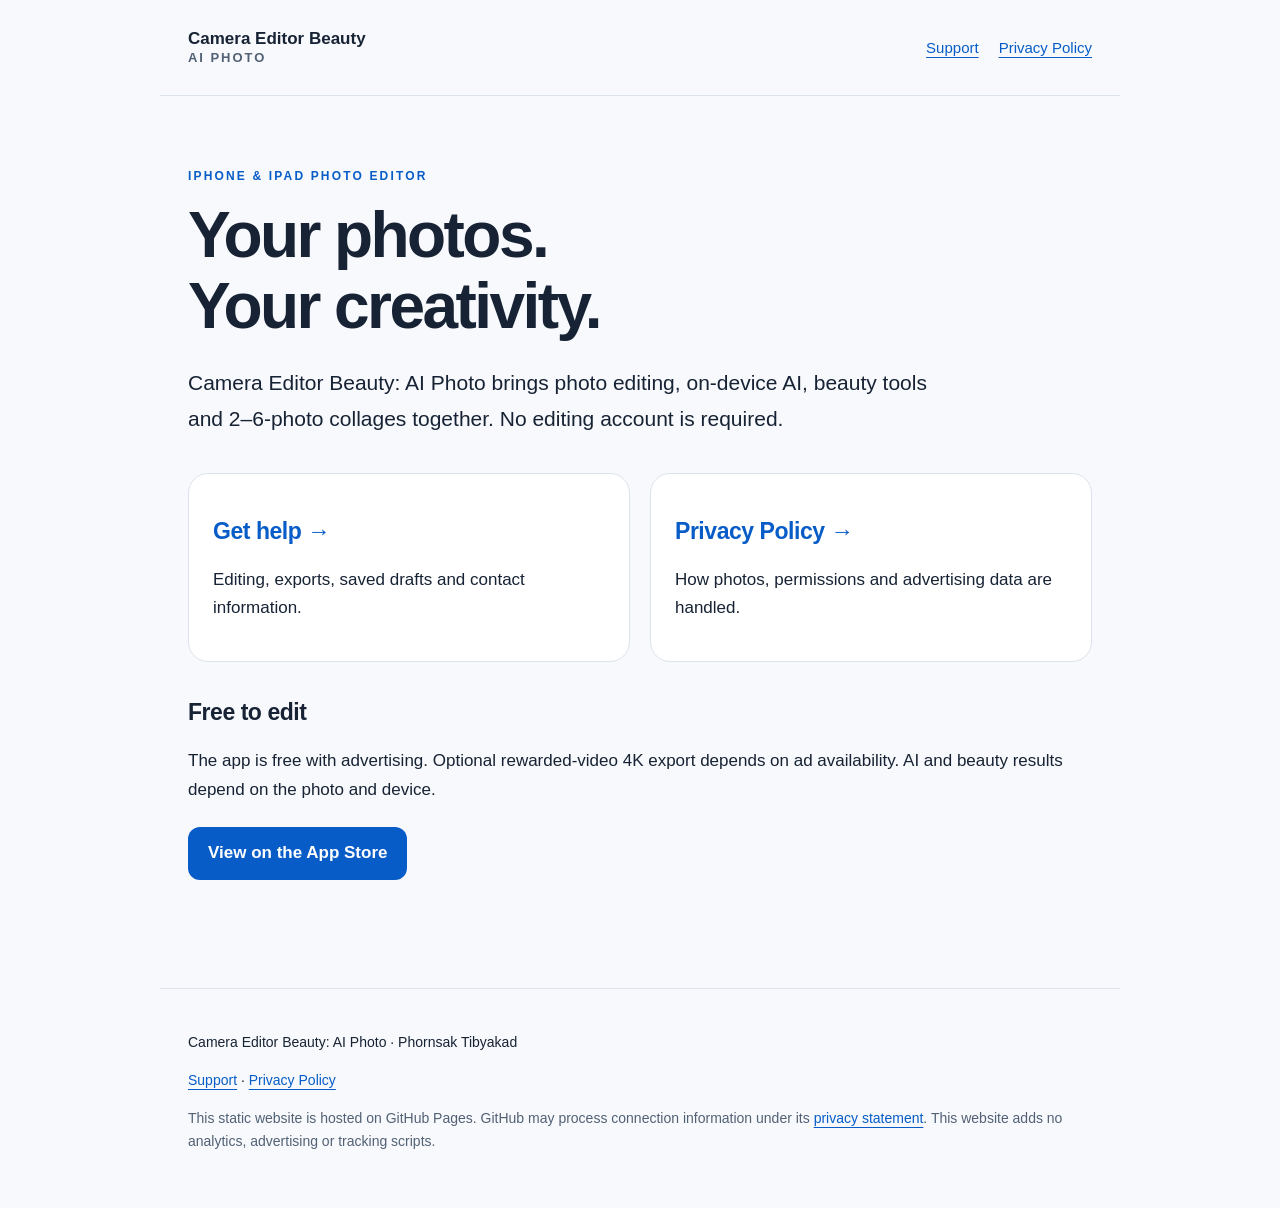
==== index.html @ 84139bd9 "Publish app privacy policy and support pages" ====
<!doctype html>
<html lang="en"><head><meta charset="utf-8"><meta name="viewport" content="width=device-width,initial-scale=1"><meta name="color-scheme" content="light dark"><meta name="description" content="Official privacy and support information for Camera Editor Beauty: AI Photo, an iPhone and iPad photo editor."><title>Privacy &amp; Support — Camera Editor Beauty: AI Photo</title><link rel="canonical" href="https://phornsak-t.github.io/camera-editor-beauty-support/"><link rel="stylesheet" href="styles.css"></head>
<body><header><a class="brand" href="index.html">Camera Editor Beauty<span>AI Photo</span></a><nav aria-label="Main navigation"><a href="support.html">Support</a><a href="privacy.html">Privacy Policy</a></nav></header><main><p class="eyebrow">IPHONE & IPAD PHOTO EDITOR</p><h1>Your photos.<br>Your creativity.</h1><p class="lead">Camera Editor Beauty: AI Photo brings photo editing, on-device AI, beauty tools and 2–6-photo collages together. No editing account is required.</p><div class="cards"><a class="card" href="support.html"><h2>Get help →</h2><p>Editing, exports, saved drafts and contact information.</p></a><a class="card" href="privacy.html"><h2>Privacy Policy →</h2><p>How photos, permissions and advertising data are handled.</p></a></div><section><h2>Free to edit</h2><p>The app is free with advertising. Optional rewarded-video 4K export depends on ad availability. AI and beauty results depend on the photo and device.</p><a class="button" href="https://apps.apple.com/app/id1072042658">View on the App Store</a></section></main><footer><p>Camera Editor Beauty: AI Photo · Phornsak Tibyakad</p><a href="support.html">Support</a> · <a href="privacy.html">Privacy Policy</a><p class="muted">This static website is hosted on GitHub Pages. GitHub may process connection information under its <a href="https://docs.github.com/en/site-policy/privacy-policies/github-general-privacy-statement">privacy statement</a>. This website adds no analytics, advertising or tracking scripts.</p></footer></body></html>
---- styles.css ----
:root{font-family:-apple-system,BlinkMacSystemFont,"Segoe UI",sans-serif;color:#172334;background:#f7f9fc;font-size:17px;line-height:1.7;color-scheme:light dark;--muted:#526175;--line:#dce3ec;--card:#fff;--accent:#075cc7}
*{box-sizing:border-box}body{margin:0}header,main,footer{max-width:960px;margin:auto;padding:28px}header{display:flex;justify-content:space-between;align-items:center;gap:20px;border-bottom:1px solid var(--line)}a{color:var(--accent);text-underline-offset:4px}a:focus-visible{outline:3px solid var(--accent);outline-offset:5px;border-radius:4px}.brand{color:inherit;font-weight:750;text-decoration:none;line-height:1.3}.brand span{display:block;color:var(--muted);font-size:13px;letter-spacing:.15em;text-transform:uppercase}nav{display:flex;gap:20px;font-size:15px}main{padding-top:56px;min-height:60vh}h1{font-size:clamp(36px,7vw,64px);line-height:1.1;letter-spacing:-.04em;margin:12px 0 24px}h2{font-size:23px;line-height:1.3;letter-spacing:-.02em}p{margin:14px 0}.lead{font-size:21px;max-width:750px}.eyebrow{color:var(--accent);font-size:12px;letter-spacing:.18em;font-weight:750}.muted{color:var(--muted);font-size:14px}section{margin:36px 0}.cards{display:grid;grid-template-columns:1fr 1fr;gap:20px;margin:36px 0}.card{background:var(--card);border:1px solid var(--line);border-radius:20px;padding:24px;text-decoration:none;color:inherit}.card h2{color:var(--accent)}.button{display:inline-block;background:var(--accent);color:#fff;border-radius:12px;padding:12px 20px;text-decoration:none;font-weight:650;margin:8px 0}footer{border-top:1px solid var(--line);font-size:14px;margin-top:36px;padding-bottom:40px}
@media(prefers-color-scheme:dark){:root{color:#edf2fa;background:#10151d;--muted:#b0bdce;--line:#303b4c;--card:#1a2330;--accent:#82b8ff}.button{color:#10151d}}
@media(max-width:600px){header{align-items:flex-start;flex-direction:column}header,main,footer{padding-left:22px;padding-right:22px}main{padding-top:32px}.cards{grid-template-columns:1fr}nav{flex-wrap:wrap}h1{font-size:42px}}
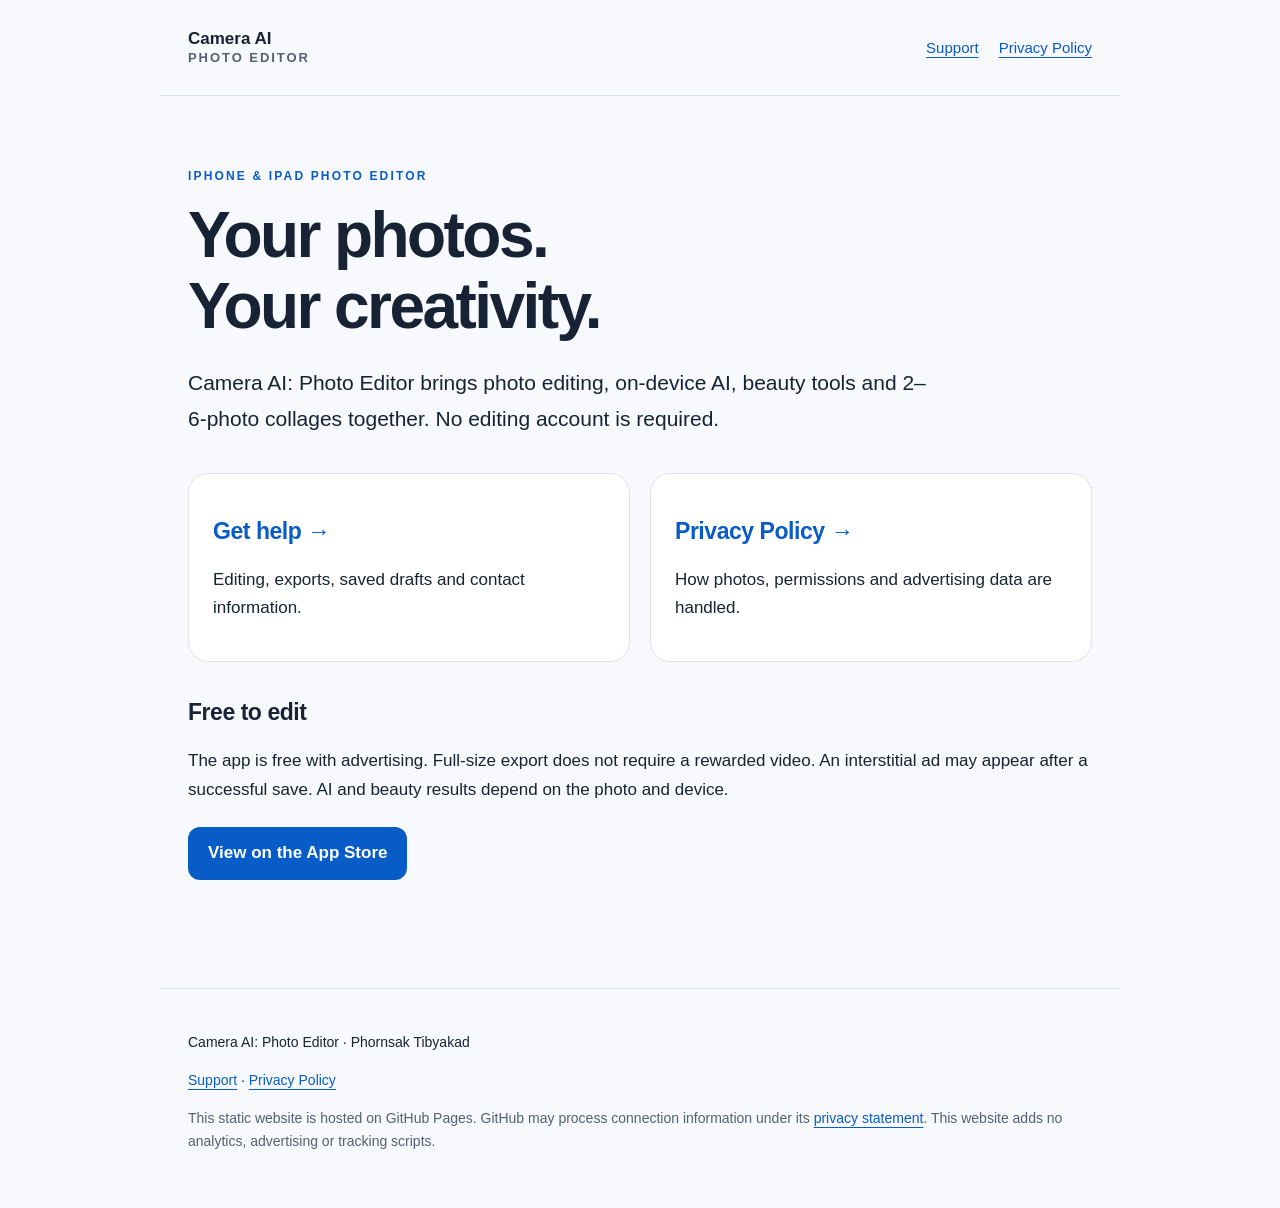
==== commit 13282934: "Update Camera AI privacy and full-size export support" ====
--- a/index.html
+++ b/index.html
@@ -1,3 +1,3 @@
 <!doctype html>
-<html lang="en"><head><meta charset="utf-8"><meta name="viewport" content="width=device-width,initial-scale=1"><meta name="color-scheme" content="light dark"><meta name="description" content="Official privacy and support information for Camera Editor Beauty: AI Photo, an iPhone and iPad photo editor."><title>Privacy &amp; Support — Camera Editor Beauty: AI Photo</title><link rel="canonical" href="https://phornsak-t.github.io/camera-editor-beauty-support/"><link rel="stylesheet" href="styles.css"></head>
-<body><header><a class="brand" href="index.html">Camera Editor Beauty<span>AI Photo</span></a><nav aria-label="Main navigation"><a href="support.html">Support</a><a href="privacy.html">Privacy Policy</a></nav></header><main><p class="eyebrow">IPHONE & IPAD PHOTO EDITOR</p><h1>Your photos.<br>Your creativity.</h1><p class="lead">Camera Editor Beauty: AI Photo brings photo editing, on-device AI, beauty tools and 2–6-photo collages together. No editing account is required.</p><div class="cards"><a class="card" href="support.html"><h2>Get help →</h2><p>Editing, exports, saved drafts and contact information.</p></a><a class="card" href="privacy.html"><h2>Privacy Policy →</h2><p>How photos, permissions and advertising data are handled.</p></a></div><section><h2>Free to edit</h2><p>The app is free with advertising. Optional rewarded-video 4K export depends on ad availability. AI and beauty results depend on the photo and device.</p><a class="button" href="https://apps.apple.com/app/id1072042658">View on the App Store</a></section></main><footer><p>Camera Editor Beauty: AI Photo · Phornsak Tibyakad</p><a href="support.html">Support</a> · <a href="privacy.html">Privacy Policy</a><p class="muted">This static website is hosted on GitHub Pages. GitHub may process connection information under its <a href="https://docs.github.com/en/site-policy/privacy-policies/github-general-privacy-statement">privacy statement</a>. This website adds no analytics, advertising or tracking scripts.</p></footer></body></html>
+<html lang="en"><head><meta charset="utf-8"><meta name="viewport" content="width=device-width,initial-scale=1"><meta name="color-scheme" content="light dark"><meta name="description" content="Official privacy and support information for Camera AI: Photo Editor, an iPhone and iPad photo editor."><title>Privacy &amp; Support — Camera AI: Photo Editor</title><link rel="canonical" href="https://phornsak-t.github.io/camera-editor-beauty-support/"><link rel="stylesheet" href="styles.css"></head>
+<body><header><a class="brand" href="index.html">Camera AI<span>Photo Editor</span></a><nav aria-label="Main navigation"><a href="support.html">Support</a><a href="privacy.html">Privacy Policy</a></nav></header><main><p class="eyebrow">IPHONE & IPAD PHOTO EDITOR</p><h1>Your photos.<br>Your creativity.</h1><p class="lead">Camera AI: Photo Editor brings photo editing, on-device AI, beauty tools and 2–6-photo collages together. No editing account is required.</p><div class="cards"><a class="card" href="support.html"><h2>Get help →</h2><p>Editing, exports, saved drafts and contact information.</p></a><a class="card" href="privacy.html"><h2>Privacy Policy →</h2><p>How photos, permissions and advertising data are handled.</p></a></div><section><h2>Free to edit</h2><p>The app is free with advertising. Full-size export does not require a rewarded video. An interstitial ad may appear after a successful save. AI and beauty results depend on the photo and device.</p><a class="button" href="https://apps.apple.com/app/id1072042658">View on the App Store</a></section></main><footer><p>Camera AI: Photo Editor · Phornsak Tibyakad</p><a href="support.html">Support</a> · <a href="privacy.html">Privacy Policy</a><p class="muted">This static website is hosted on GitHub Pages. GitHub may process connection information under its <a href="https://docs.github.com/en/site-policy/privacy-policies/github-general-privacy-statement">privacy statement</a>. This website adds no analytics, advertising or tracking scripts.</p></footer></body></html>
